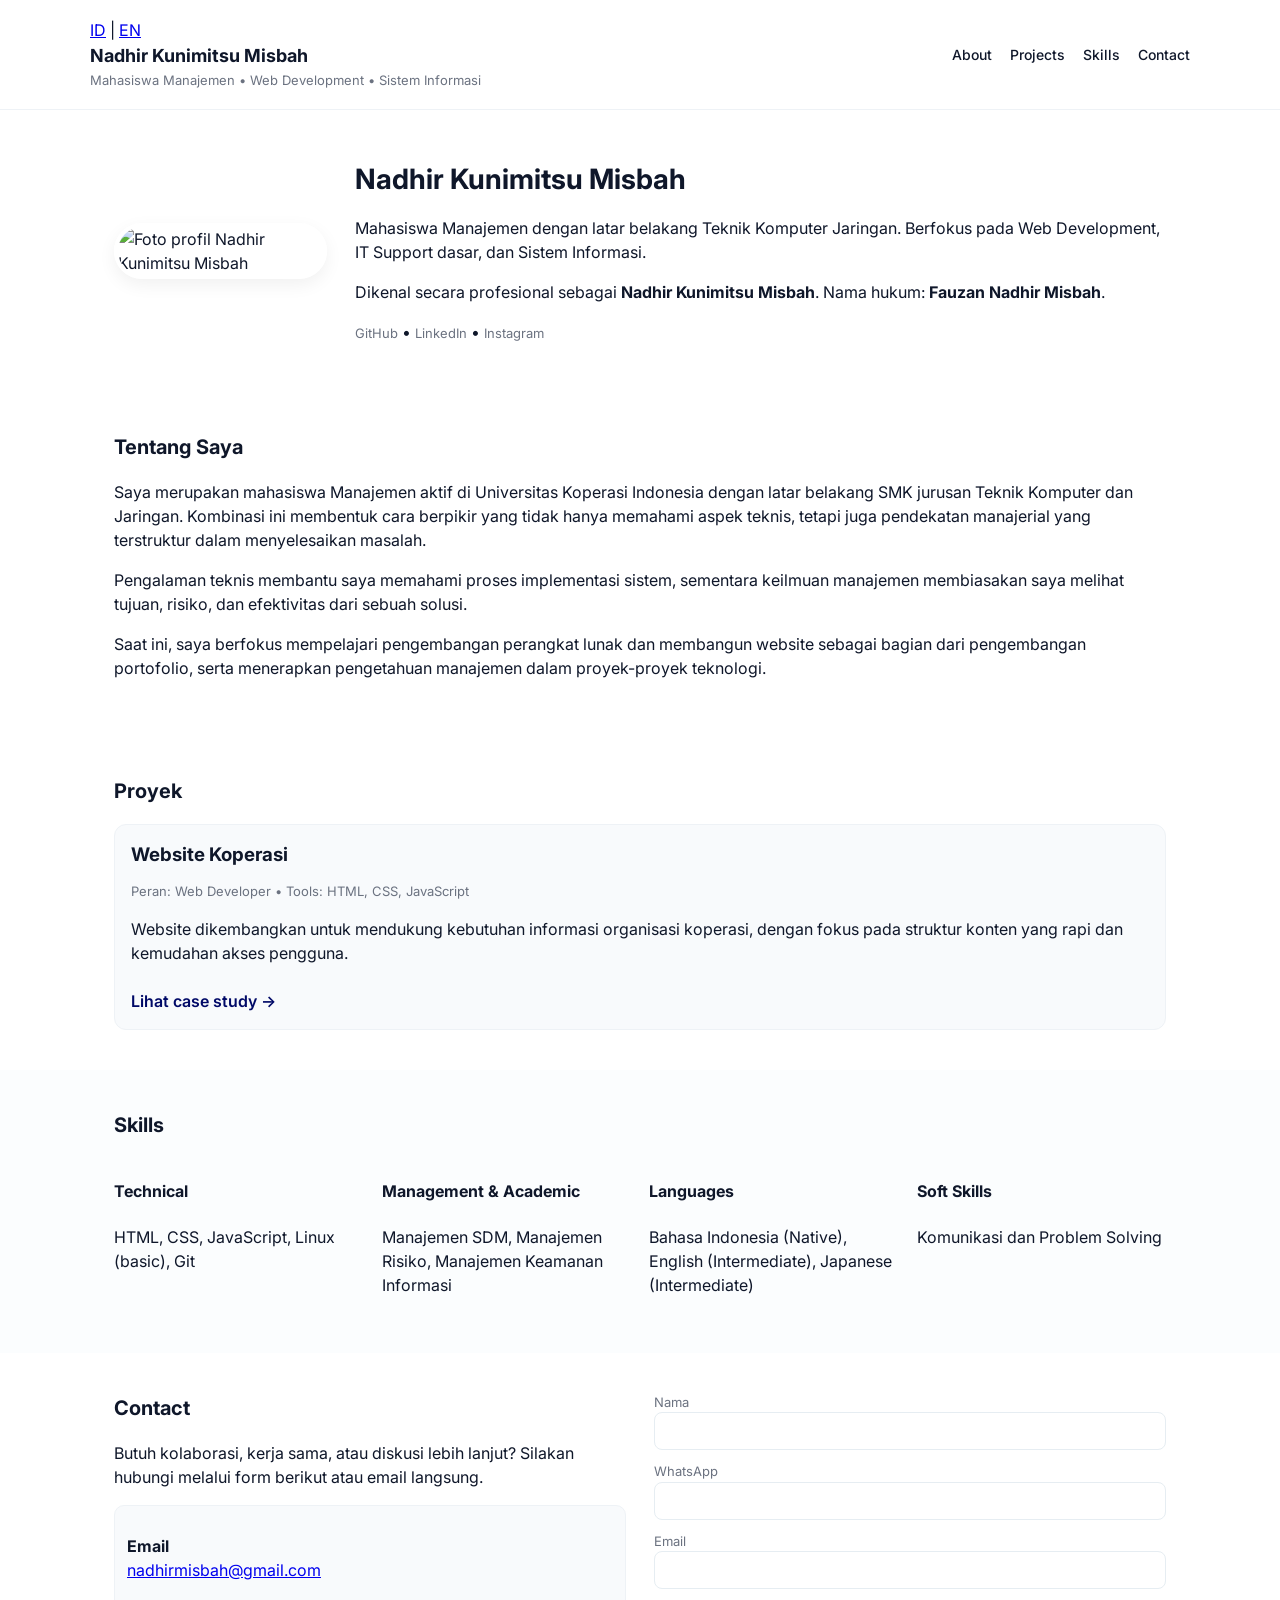
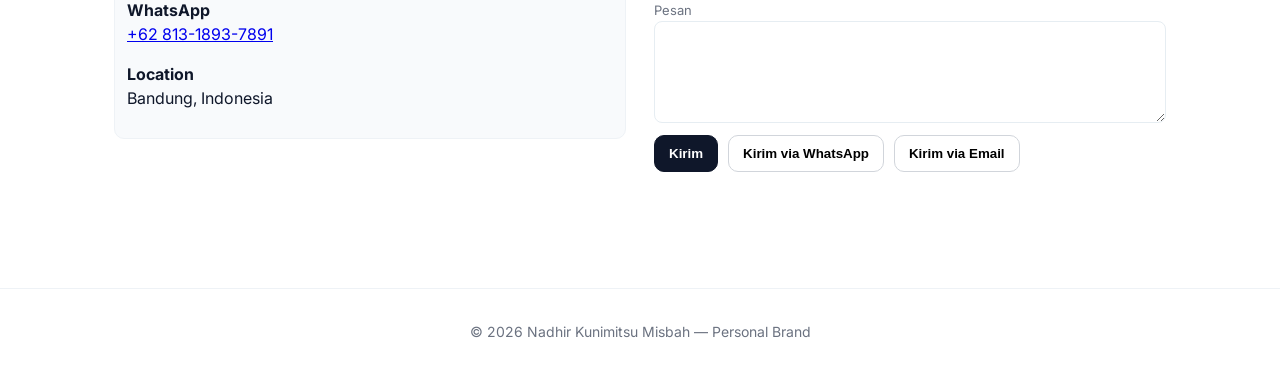
==== index.html @ 21fc48c5 "Initial portfolio website Add basic HTML, CSS, and JavaScript files for personal portfolio website." ====
<!doctype html>
<html lang="id">

<head>
  <meta charset="utf-8" />
  <meta name="viewport" content="width=device-width, initial-scale=1" />

  <title>Nadhir Kunimitsu Misbah | Mahasiswa Manajemen & Web Development</title>

  <!-- SEO -->
  <meta name="description"
    content="Portofolio Nadhir Kunimitsu Misbah, mahasiswa Manajemen dengan latar belakang Teknik Komputer Jaringan, fokus pada web development dan sistem informasi.">

  <!-- Open Graph -->
  <meta property="og:title" content="Nadhir Kunimitsu Misbah — Web Development & Manajemen">
  <meta property="og:description"
    content="Portofolio mahasiswa Manajemen dengan latar belakang Teknik Komputer Jaringan. Fokus web development dan digitalisasi organisasi.">
  <meta property="og:type" content="website">
  <meta property="og:url" content="https://portofolionadhirkunimitsumisbah.netlify.app/">
  <meta property="og:image" content="https://portofolionadhirkunimitsumisbah.netlify.app/assets/profile.png">

  <!-- Font -->
  <link href="https://fonts.googleapis.com/css2?family=Inter:wght@300;400;600;700&display=swap" rel="stylesheet">

  <link rel="stylesheet" href="styles.css">
</head> 

<body>

  <!-- HEADER -->
  <header class="site-header">
    <div class="container header-inner">
      <div class="brand">
          <div class="lang-switch">
          <a href="index.html">ID</a> | <a href="index-en.html">EN</a>
        </div>

        <h2 class="name">Nadhir Kunimitsu Misbah</h2>
        <p class="role">Mahasiswa Manajemen • Web Development • Sistem Informasi</p>
      </div>

      <button class="menu-toggle" aria-label="Toggle menu" aria-expanded="false">☰</button>

      <nav class="nav">
        <a href="#about">About</a>
        <a href="#projects">Projects</a>
        <a href="#skills">Skills</a>
        <a href="#contact">Contact</a>
      </nav>
    </div>
  </header>

  <main>

    <!-- HERO -->
    <section id="hero" class="hero">
      <div class="container hero-inner">
        <div class="hero-left">
          <img src="assets/profile.png" alt="Foto profil Nadhir Kunimitsu Misbah" class="profile-photo" width="220"
            height="220" loading="lazy">
        </div>

        <div class="hero-right">
          <h1>Nadhir Kunimitsu Misbah</h1>
        <p>
        Mahasiswa Manajemen dengan latar belakang Teknik Komputer Jaringan.
        Berfokus pada Web Development, IT Support dasar, dan Sistem Informasi.
        </p>
        <p class="subtext">
        Dikenal secara profesional sebagai <strong>Nadhir Kunimitsu Misbah</strong>.
        Nama hukum: <strong>Fauzan Nadhir Misbah</strong>.
        </p>


          <div class="links">
            <a href="https://github.com/nadhirmisbah-cell" target="_blank" rel="noopener">GitHub</a> •
            <a href="https://www.linkedin.com/in/fauzan-nadhir-misbah-3932ab366" target="_blank" rel="noopener">LinkedIn</a> •
            <a href="https://www.instagram.com/nadhir_dev" target="_blank" rel="noopener">Instagram</a>
          </div>
        </div>
      </div>
    </section>

    <!-- ABOUT -->
    <section id="about" class="section">
      <div class="container">
        <h2>Tentang Saya</h2>

        <p>
          Saya merupakan mahasiswa Manajemen aktif di Universitas Koperasi Indonesia
          dengan latar belakang SMK jurusan Teknik Komputer dan Jaringan.
          Kombinasi ini membentuk cara berpikir yang tidak hanya memahami aspek teknis,
          tetapi juga pendekatan manajerial yang terstruktur dalam menyelesaikan masalah.
        </p>

        <p>
          Pengalaman teknis membantu saya memahami proses implementasi sistem,
          sementara keilmuan manajemen membiasakan saya melihat tujuan,
          risiko, dan efektivitas dari sebuah solusi.
        </p>

        <p>
          Saat ini, saya berfokus mempelajari pengembangan perangkat lunak
          dan membangun website sebagai bagian dari pengembangan portofolio,
          serta menerapkan pengetahuan manajemen dalam proyek-proyek teknologi.
        </p>
      </div>
    </section>

    <!-- PROJECTS -->
    <section id="projects" class="section">
      <div class="container">
        <h2>Proyek</h2>
        <ul class="projects-grid">
          <li class="project-card">
            <h3>Website Koperasi</h3>
            <p class="muted">Peran: Web Developer • Tools: HTML, CSS, JavaScript</p>
            <p>
              Website dikembangkan untuk mendukung kebutuhan informasi organisasi koperasi,
              dengan fokus pada struktur konten yang rapi dan kemudahan akses pengguna.
            </p>
            <a class="project-link" href="project-koperasi.html">Lihat case study →</a>
          </li>
        </ul>
      </div>
    </section>

    <!-- SKILLS -->
    <section id="skills" class="section light">
      <div class="container">
        <h2>Skills</h2>

        <div class="skill-list">
          <div class="skill">
            <h4>Technical</h4>
            <p>HTML, CSS, JavaScript, Linux (basic), Git</p>
          </div>

          <div class="skill">
            <h4>Management & Academic</h4>
            <p>Manajemen SDM, Manajemen Risiko, Manajemen Keamanan Informasi</p>
          </div>

          <div class="skill">
            <h4>Languages</h4>
            <p>Bahasa Indonesia (Native), English (Intermediate), Japanese (Intermediate)</p>
          </div>

          <div class="skill">
            <h4>Soft Skills</h4>
            <p>Komunikasi dan Problem Solving</p>
          </div>
        </div>
      </div>
    </section>

    <!-- CONTACT -->
    <section id="contact" class="section">
      <div class="container contact-inner">
        <div class="contact-left">
          <h2>Contact</h2>
          <p>
            Butuh kolaborasi, kerja sama, atau diskusi lebih lanjut?
            Silakan hubungi melalui form berikut atau email langsung.
          </p>

          <div class="contact-card">
            <p><strong>Email</strong><br>
              <a href="mailto:nadhirmisbah@gmail.com">nadhirmisbah@gmail.com</a>
            </p>
            <p><strong>WhatsApp</strong><br>
              <a href="https://wa.me/6281318937891">+62 813-1893-7891</a>
            </p>
            <p><strong>Location</strong><br>Bandung, Indonesia</p>
          </div>
        </div>

        <form class="contact-form" data-netlify="true" name="contact" method="POST" netlify-honeypot="bot-field">

          <input type="hidden" name="form-name" value="contact">
          <input type="hidden" name="subject" value="Contact from Portfolio">

          <label style="display:none">
            Don’t fill this out if you're human:
            <input name="bot-field">
          </label>

          <label>
            <span>Nama</span>
            <input type="text" name="name" required>
          </label>

          <label>
            <span>WhatsApp</span>
            <input type="text" name="whatsapp" required>
          </label>

          <label>
            <span>Email</span>
            <input type="email" name="email" required>
          </label>

          <label>
            <span>Pesan</span>
            <textarea name="message" rows="5" required></textarea>
          </label>

          <div class="form-actions">
            <button type="submit" class="btn primary">Kirim</button>
            <button type="button" id="whatsappBtn" class="btn outline">Kirim via WhatsApp</button>
            <button type="button" id="mailtoBtn" class="btn outline">Kirim via Email</button>
          </div>

          <p id="formStatus" class="form-status" aria-live="polite"></p>
        </form>
      </div>
    </section>

  </main>

  <!-- FOOTER -->
  <footer class="site-footer">
    <div class="container">
      <p>© <span id="year"></span> Nadhir Kunimitsu Misbah — Personal Brand</p>
    </div>
  </footer>

  <script src="script.js"></script>
</body>

</html>
---- styles.css ----
/* =========================
   ROOT & RESET
========================= */
:root {
  --bg: #ffffff;
  --text: #0f172a;
  --muted: #6b7280;
  --accent: #000967;
  --card: #f8fafc;
  --radius: 12px;
  --max-width: 1100px;
  --container-pad: 24px;
  color-scheme: light;
}

* {
  box-sizing: border-box;
}

html,
body {
  margin: 0;
  padding: 0;
  background: var(--bg);
  color: var(--text);
  line-height: 1.5;
}

body {
  font-family: "Inter", system-ui, -apple-system, "Segoe UI", Roboto, Arial, sans-serif;
}

/* =========================
   LAYOUT
========================= */
.container {
  max-width: var(--max-width);
  margin: 0 auto;
  padding: 0 var(--container-pad);
}

/* =========================
   HEADER & NAV
========================= */
.site-header {
  border-bottom: 1px solid #eef2f6;
}

.header-inner {
  display: flex;
  align-items: center;
  justify-content: space-between;
  padding: 18px 0;
}

.brand .name {
  margin: 0;
  font-size: 18px;
  font-weight: 700;
}

.brand .role {
  margin: 2px 0 0;
  font-size: 13px;
  color: var(--muted);
}

.menu-toggle {
  display: none;
  background: none;
  border: none;
  font-size: 26px;
  cursor: pointer;
}

.nav {
  display: flex;
  gap: 18px;
}

.nav a {
  text-decoration: none;
  color: var(--text);
  font-size: 14px;
  font-weight: 500;
}

.nav a:hover {
  color: var(--accent);
}

/* =========================
   HERO
========================= */
.hero {
  padding: 48px 0;
}

.hero-inner {
  display: flex;
  gap: 28px;
  align-items: center;
}

.profile-photo {
  width: 220px;
  height: 220px;
  border-radius: 999px;
  object-fit: cover;
  border: 4px solid #fff;
  box-shadow: 0 6px 18px rgba(2, 6, 23, 0.06);
}

.hero-right h1 {
  margin: 0;
  font-size: 28px;
}

.headline {
  margin: 12px 0 18px;
  max-width: 60ch;
  color: var(--muted);
}

.links a {
  font-size: 13px;
  color: var(--muted);
  text-decoration: none;
}

.links a:hover {
  color: var(--accent);
}

/* =========================
   SECTIONS
========================= */
.section {
  padding: 40px 0;
}

.section.light {
  background: #fbfdfe;
}

.section h2 {
  margin: 0 0 18px;
  font-size: 20px;
}

/* =========================
   PROJECTS
========================= */
.projects-grid {
  list-style: none;
  padding: 0;
  margin: 0;
  display: grid;
  grid-template-columns: repeat(auto-fit, minmax(240px, 1fr));
  gap: 16px;
}

.project-card {
  background: var(--card);
  padding: 16px;
  border-radius: var(--radius);
  border: 1px solid #eef2f6;
}

.project-card h3 {
  margin: 0 0 6px;
}

.muted {
  font-size: 13px;
  color: var(--muted);
  margin-bottom: 8px;
}

.project-link {
  display: inline-block;
  margin-top: 8px;
  font-weight: 600;
  text-decoration: none;
  color: var(--accent);
}

/* =========================
   SKILLS
========================= */
.skill-list {
  display: flex;
  flex-wrap: wrap;
  gap: 18px;
}

.skill {
  flex: 1 1 240px;
}

/* =========================
   CONTACT
========================= */
.contact-inner {
  display: grid;
  grid-template-columns: 1fr 1fr;
  gap: 28px;
}

.contact-card {
  background: var(--card);
  padding: 12px;
  border-radius: 10px;
  border: 1px solid #eef2f6;
  margin-top: 12px;
}

.contact-form {
  display: flex;
  flex-direction: column;
  gap: 12px;
}

.contact-form label {
  display: flex;
  flex-direction: column;
  font-size: 13px;
  color: var(--muted);
}

.contact-form input,
.contact-form textarea {
  padding: 10px;
  border-radius: 8px;
  border: 1px solid #e6edf2;
  font-size: 14px;
}

.form-actions {
  display: flex;
  gap: 10px;
  flex-wrap: wrap;
}

.btn {
  padding: 10px 14px;
  border-radius: 10px;
  font-weight: 600;
  cursor: pointer;
}

.btn.primary {
  background: var(--text);
  color: #fff;
  border: 1px solid var(--text);
}

.btn.outline {
  background: transparent;
  border: 1px solid #d1d5db;
}

.form-status.success {
  color: #065f46;
}

.form-status.error {
  color: #b91c1c;
}

/* =========================
   FOOTER
========================= */
.site-footer {
  border-top: 1px solid #eef2f6;
  padding: 18px 0;
  margin-top: 32px;
  text-align: center;
  font-size: 14px;
  color: var(--muted);
}

/* =========================
   ACCESSIBILITY
========================= */
a:focus,
button:focus,
input:focus,
textarea:focus {
  outline: 2px solid var(--accent);
  outline-offset: 2px;
}

/* =========================
   RESPONSIVE
========================= */
@media (max-width: 860px) {
  .menu-toggle {
    display: block;
  }

  .nav {
    display: none;
    flex-direction: column;
    gap: 12px;
    margin-top: 14px;
  }

  .nav.active {
    display: flex;
  }

  .hero-inner {
    flex-direction: column;
    text-align: center;
  }

  .profile-photo {
    width: 160px;
    height: 160px;
  }

  .contact-inner {
    grid-template-columns: 1fr;
  }

  .form-actions {
    flex-direction: column;
  }

  .btn {
    width: 100%;
  }
}
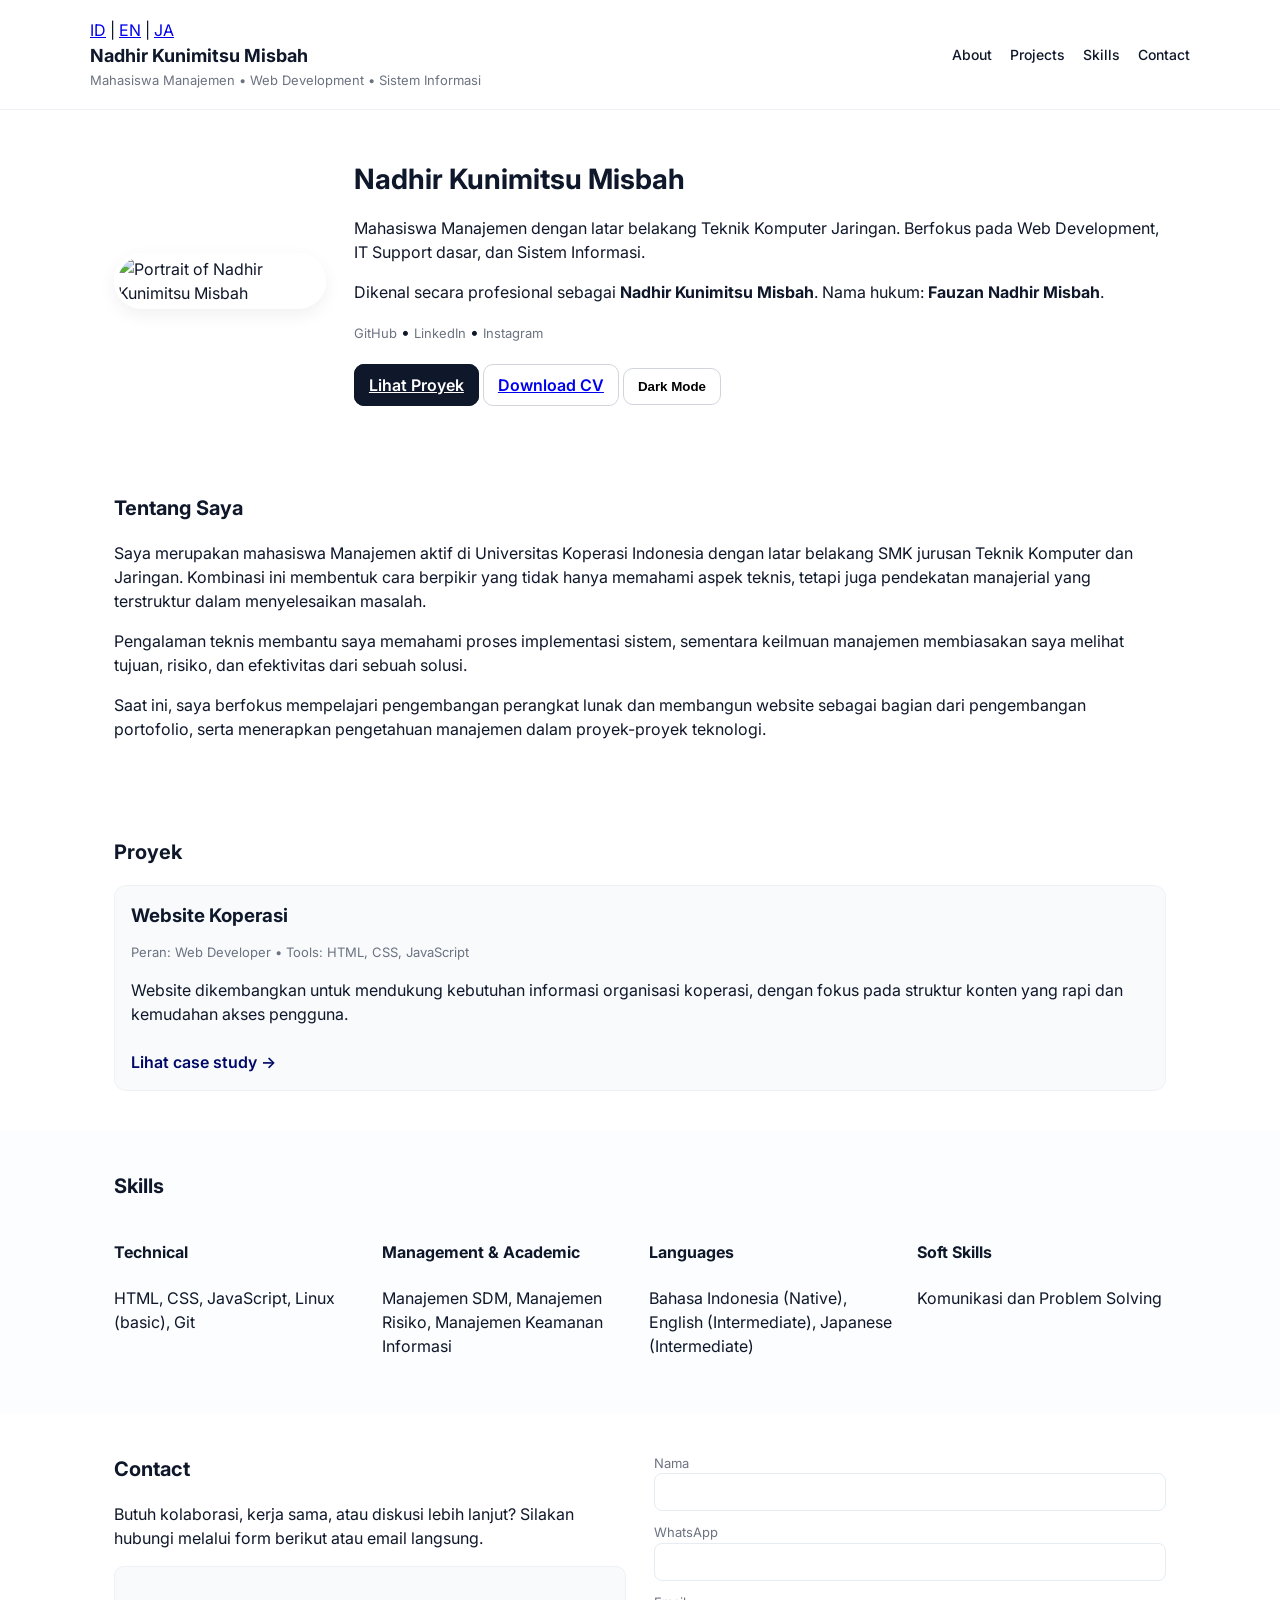
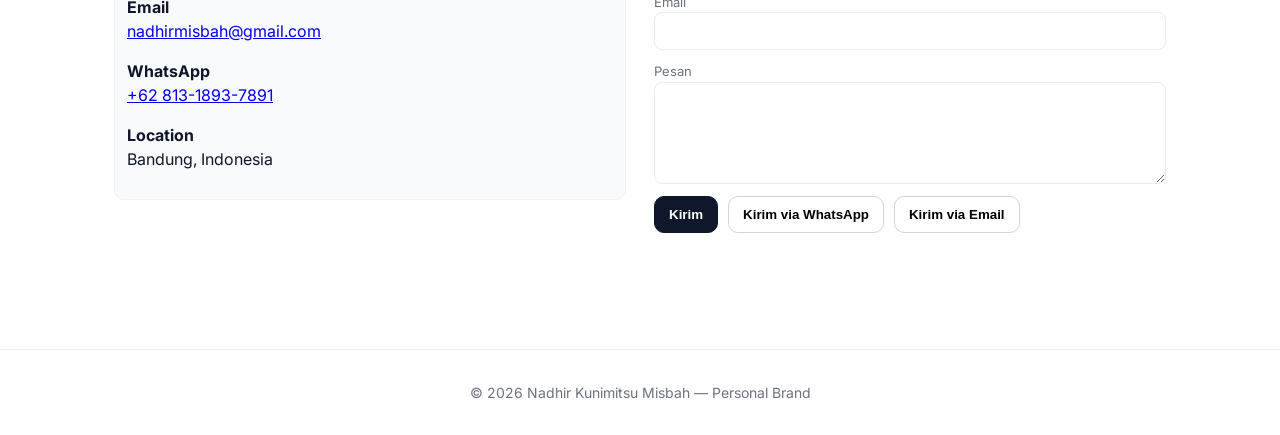
==== commit 460a5454: "Update index.html" ====
--- a/index.html
+++ b/index.html
@@ -8,8 +8,7 @@
   <title>Nadhir Kunimitsu Misbah | Mahasiswa Manajemen & Web Development</title>
 
   <!-- SEO -->
-  <meta name="description"
-    content="Portofolio Nadhir Kunimitsu Misbah, mahasiswa Manajemen dengan latar belakang Teknik Komputer Jaringan, fokus pada web development dan sistem informasi.">
+  <meta name="description" content="Portofolio Nadhir Kunimitsu Misbah, mahasiswa Manajemen dengan latar belakang Teknik Komputer Jaringan, fokus pada web development dan sistem informasi.">
 
   <!-- Open Graph -->
   <meta property="og:title" content="Nadhir Kunimitsu Misbah — Web Development & Manajemen">
@@ -19,6 +18,22 @@
   <meta property="og:url" content="https://portofolionadhirkunimitsumisbah.netlify.app/">
   <meta property="og:image" content="https://portofolionadhirkunimitsumisbah.netlify.app/assets/profile.png">
 
+  <!-- Schema.org JSON-LD -->
+<script type="application/ld+json">
+{
+  "@context": "https://schema.org",
+  "@type": "Person",
+  "name": "Nadhir Kunimitsu Misbah",
+  "url": "https://portofolionadhirkunimitsumisbah.netlify.app/",
+  "image": "https://portofolionadhirkunimitsumisbah.netlify.app/assets/profile.png",
+  "jobTitle": "Frontend Web Developer",
+  "sameAs": [
+    "https://github.com/nadhirmisbah-cell",
+    "https://www.linkedin.com/in/fauzan-nadhir-misbah-3932ab366"
+  ]
+}
+</script>
+
   <!-- Font -->
   <link href="https://fonts.googleapis.com/css2?family=Inter:wght@300;400;600;700&display=swap" rel="stylesheet">
 
@@ -32,7 +47,7 @@
     <div class="container header-inner">
       <div class="brand">
           <div class="lang-switch">
-          <a href="index.html">ID</a> | <a href="index-en.html">EN</a>
+          <a href="index.html">ID</a> | <a href="index-en.html">EN</a> | <a href="index-ja.html">JA</a>
         </div>
 
         <h2 class="name">Nadhir Kunimitsu Misbah</h2>
@@ -56,8 +71,12 @@
     <section id="hero" class="hero">
       <div class="container hero-inner">
         <div class="hero-left">
-          <img src="assets/profile.png" alt="Foto profil Nadhir Kunimitsu Misbah" class="profile-photo" width="220"
-            height="220" loading="lazy">
+          <img src="assets/img.jpg"
+            alt="Portrait of Nadhir Kunimitsu Misbah"
+            class="profile-photo"
+            width="220"
+            height="220"
+            loading="lazy">
         </div>
 
         <div class="hero-right">
@@ -77,6 +96,12 @@
             <a href="https://www.linkedin.com/in/fauzan-nadhir-misbah-3932ab366" target="_blank" rel="noopener">LinkedIn</a> •
             <a href="https://www.instagram.com/nadhir_dev" target="_blank" rel="noopener">Instagram</a>
           </div>
+
+          <div style="margin-top:24px;">
+            <a href="#projects" class="btn primary">Lihat Proyek</a>
+            <a href="assets/Fauzan-Nadhir-Misbah-CV.pdf" class="btn outline" download>Download CV</a>
+          <button id="darkToggle" class="btn outline">Dark Mode</button>
+        </div>
         </div>
       </div>
     </section>
@@ -228,4 +253,4 @@
   <script src="script.js"></script>
 </body>
 
-</html>+</html>
